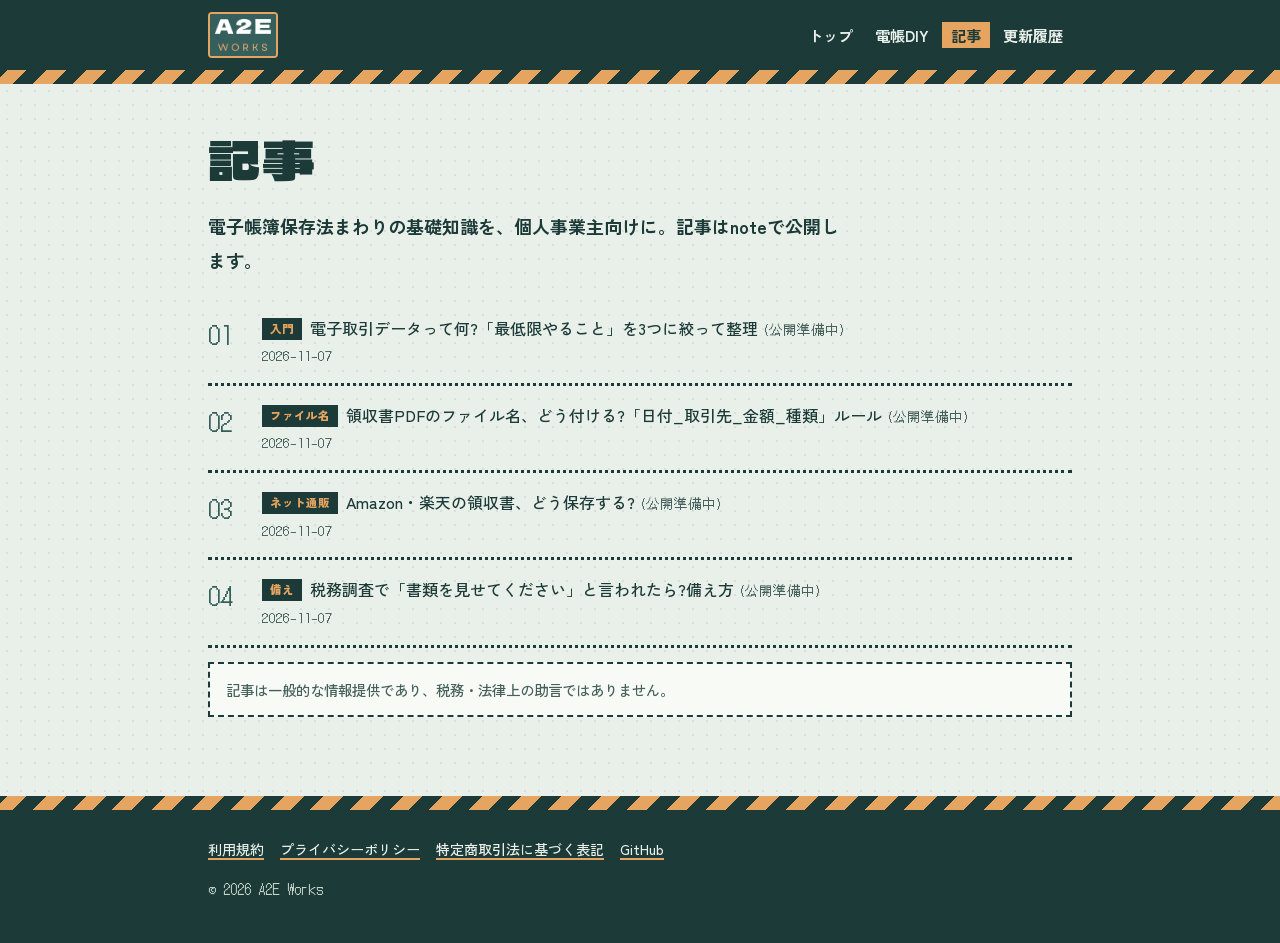
==== articles.html @ feac11bb "Add files via upload" ====
<!doctype html>
<html lang="ja"><head><meta charset="utf-8"><meta name="viewport" content="width=device-width,initial-scale=1">
<title>記事|A2E Works</title><link rel="icon" href="images/favicon.png"><meta name="description" content="電子帳簿保存法まわりの基礎知識を、個人事業主向けにやさしく。">
<link rel="preconnect" href="https://fonts.googleapis.com"><link rel="preconnect" href="https://fonts.gstatic.com" crossorigin><link href="https://fonts.googleapis.com/css2?family=DotGothic16&family=Dela+Gothic+One&family=Zen+Kaku+Gothic+New:wght@500;700;900&display=swap" rel="stylesheet"><link rel="stylesheet" href="css/style.css"></head><body>
<header class="site"><div class="wrap"><a class="brand" href="index.html"><img src="images/brand.png" alt="A2E WORKS"></a><nav><a href="index.html">トップ</a><a href="dencho-diy.html">電帳DIY</a><a href="articles.html" aria-current="page">記事</a><a href="changelog.html">更新履歴</a></nav></div></header><div class="stripe"></div>
<main><div class="wrap">
<h1>記事</h1><p class="lead">電子帳簿保存法まわりの基礎知識を、個人事業主向けに。記事はnoteで公開します。</p>
<ul class="list" id="articleList"></ul>
<p class="note">記事は一般的な情報提供であり、税務・法律上の助言ではありません。</p>
</div></main>
<div class="stripe"></div><footer class="site"><div class="wrap">
<a href="legal/terms.html">利用規約</a><a href="legal/privacy.html">プライバシーポリシー</a><a href="legal/tokushoho.html">特定商取引法に基づく表記</a><a data-github href="#">GitHub</a>
<p>&copy; <span id="year">2026</span> A2E Works</p></div></footer>
<script src="js/data.js"></script><script src="js/main.js"></script></body></html>
---- css/style.css ----
/* A2E Works — 現場の看板 */
:root{--ink:#1c3a37;--paper:#e9f0ea;--card:#f7faf5;--yel:#e5a561;--red:#355f5c;--teal:#355f5c;--sub:#46605c}
*{box-sizing:border-box}
html{-webkit-text-size-adjust:100%}
body{margin:0;background:var(--paper);color:var(--ink);font:500 16px/1.9 "Zen Kaku Gothic New","Hiragino Kaku Gothic ProN","Yu Gothic","Meiryo",sans-serif;
  background-image:radial-gradient(rgba(28,58,55,.09) 1px,transparent 1.2px);background-size:14px 14px}
a{color:var(--ink);text-decoration-thickness:2px;text-underline-offset:3px;text-decoration-color:var(--yel)}
a:hover{background:#cfe0d3}
.wrap{max-width:900px;margin:0 auto;padding:0 18px}

/* header */
header.site{background:var(--ink);color:var(--paper)}
header.site .wrap{display:flex;flex-wrap:wrap;align-items:center;justify-content:space-between;gap:6px 24px;padding-top:12px;padding-bottom:12px}
.brand{display:flex;align-items:center;gap:10px;font-family:"Dela Gothic One","Zen Kaku Gothic New",sans-serif;font-size:1.25rem;letter-spacing:.04em;color:var(--paper);text-decoration:none}
.brand:hover{background:none}
.brand img{height:46px;width:auto;display:block;border:2px solid var(--yel);border-radius:4px}
nav a{color:var(--paper);text-decoration:none;font-weight:700;font-size:.95rem;margin-left:4px;padding:2px 9px}
nav a:hover,nav a[aria-current]{background:var(--yel);color:#1c3a37}
.stripe{height:14px;background:repeating-linear-gradient(-45deg,var(--yel) 0 14px,var(--ink) 14px 28px)}

main{padding:40px 0 64px}

/* type */
h1{font-family:"Dela Gothic One","Zen Kaku Gothic New",sans-serif;font-weight:400;font-size:clamp(1.9rem,6.4vw,3.3rem);line-height:1.3;margin:0 0 16px;letter-spacing:.01em}
h1 mark{background:linear-gradient(transparent 55%,var(--yel) 55% 92%,transparent 92%);color:inherit;padding:0 4px}
h2{font-family:"Dela Gothic One","Zen Kaku Gothic New",sans-serif;font-weight:400;font-size:1.45rem;margin:52px 0 16px;display:inline-block;background:var(--ink);color:var(--yel);padding:2px 14px 4px;transform:rotate(-1deg)}
h3{font-weight:900;font-size:1.08rem;margin:0 0 4px}
p.lead{font-size:1.12rem;font-weight:700;margin:0 0 22px;max-width:36em}

/* hero */
.hero{position:relative;padding:12px 0 8px}
.stamp{display:inline-block;font-family:"DotGothic16",monospace;font-size:.95rem;letter-spacing:.12em;border:2px solid var(--red);color:var(--red);padding:2px 12px;transform:rotate(-3deg);margin-bottom:14px;background:var(--paper)}

/* buttons */
.btns{display:flex;flex-wrap:wrap;gap:14px;margin:22px 0}
.btn{display:inline-block;padding:12px 24px;background:var(--teal);color:#fff;font-weight:900;text-decoration:none;border:3px solid var(--ink);box-shadow:5px 5px 0 var(--ink);transition:transform .08s,box-shadow .08s}
.btn:hover{background:var(--teal);color:#fff;transform:translate(3px,3px);box-shadow:2px 2px 0 var(--ink)}
.btn.sub{background:var(--card);color:var(--ink)}
.btn.sub:hover{background:var(--card);color:var(--ink)}
.btn.off{background:#d9d3c2;color:#6a6458;box-shadow:none;border-style:dashed;cursor:default;transform:none}

/* cards = 現場の貼り紙 */
.grid{display:grid;grid-template-columns:repeat(auto-fit,minmax(250px,1fr));gap:22px;margin:18px 0}
.card{background:var(--card);border:3px solid var(--ink);box-shadow:6px 6px 0 var(--ink);padding:18px 20px 16px;position:relative}
.grid .card:nth-child(odd){transform:rotate(-.6deg)}
.grid .card:nth-child(even){transform:rotate(.5deg)}
.card::before{content:"";position:absolute;top:-9px;left:18px;width:46px;height:16px;background:rgba(229,165,97,.85);border:1px solid rgba(28,58,55,.25);transform:rotate(-3deg)}
.card h3{font-size:1.15rem}
.card p{margin:6px 0 0;color:var(--sub);font-size:.95rem;line-height:1.75}

/* lists */
ul.list{list-style:none;padding:0;margin:0;counter-reset:n}
ul.list li{counter-increment:n;padding:14px 0 14px 54px;border-bottom:3px dotted var(--ink);position:relative}
ul.list li::before{content:counter(n,decimal-leading-zero);position:absolute;left:0;top:12px;font-family:"DotGothic16",monospace;font-size:1.5rem;color:var(--red)}
ul.list .meta{color:var(--sub);font-size:.85rem;font-family:"DotGothic16",monospace}
.tag{display:inline-block;font-size:.72rem;font-weight:900;padding:0 8px;background:var(--ink);color:var(--yel);margin-right:8px;vertical-align:2px}

.note{border:2px dashed var(--ink);background:var(--card);padding:12px 16px;font-size:.9rem;color:var(--sub)}

table{border-collapse:collapse;width:100%;font-size:.95rem;background:var(--card);border:3px solid var(--ink)}
th,td{border:2px solid var(--ink);padding:9px 12px;text-align:left;vertical-align:top}
th{background:#cfe0d3;width:28%;font-weight:900}

footer.site{background:var(--ink);color:#c5d6ca;padding:26px 0 40px;font-size:.88rem}
footer.site a{color:var(--paper);margin-right:16px}
.banner{display:block;width:100%;height:auto;border:3px solid var(--ink);box-shadow:6px 6px 0 var(--ink);background:#f7f3eb}
.hero{padding:0 0 4px}
footer.site p{margin:14px 0 0;font-family:"DotGothic16",monospace}

@media (max-width:520px){nav a{margin-left:0}.grid .card{transform:none!important}}
@media (prefers-reduced-motion:reduce){.btn{transition:none}}
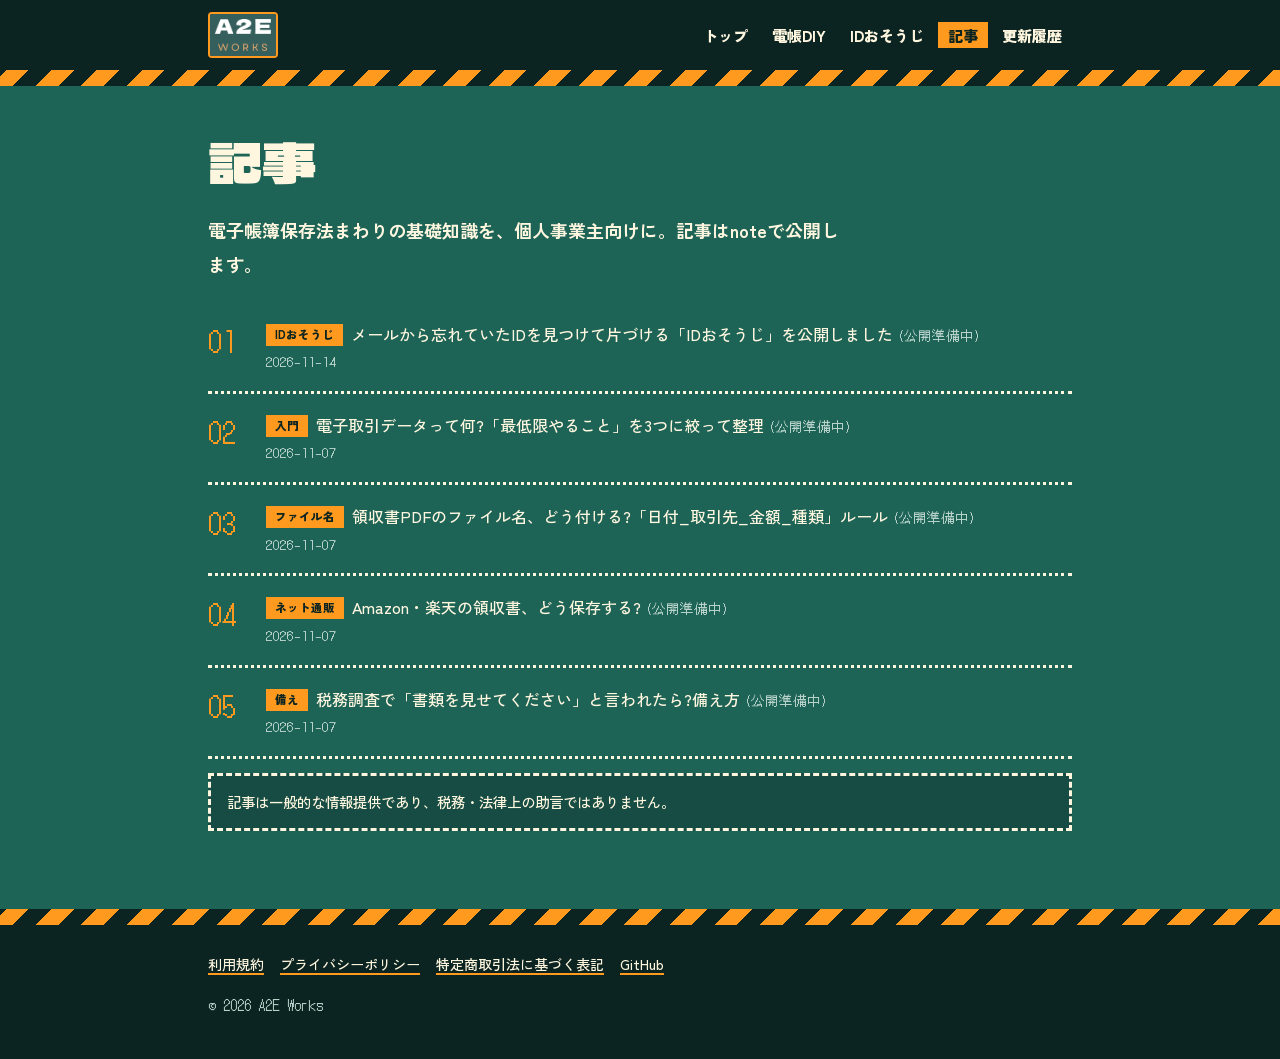
==== commit e0779d31: "up" ====
--- a/articles.html
+++ b/articles.html
@@ -2,7 +2,7 @@
 <html lang="ja"><head><meta charset="utf-8"><meta name="viewport" content="width=device-width,initial-scale=1">
 <title>記事|A2E Works</title><link rel="icon" href="images/favicon.png"><meta name="description" content="電子帳簿保存法まわりの基礎知識を、個人事業主向けにやさしく。">
 <link rel="preconnect" href="https://fonts.googleapis.com"><link rel="preconnect" href="https://fonts.gstatic.com" crossorigin><link href="https://fonts.googleapis.com/css2?family=DotGothic16&family=Dela+Gothic+One&family=Zen+Kaku+Gothic+New:wght@500;700;900&display=swap" rel="stylesheet"><link rel="stylesheet" href="css/style.css"></head><body>
-<header class="site"><div class="wrap"><a class="brand" href="index.html"><img src="images/brand.png" alt="A2E WORKS"></a><nav><a href="index.html">トップ</a><a href="dencho-diy.html">電帳DIY</a><a href="articles.html" aria-current="page">記事</a><a href="changelog.html">更新履歴</a></nav></div></header><div class="stripe"></div>
+<header class="site"><div class="wrap"><a class="brand" href="index.html"><img src="images/brand.png" alt="A2E WORKS"></a><nav><a href="index.html">トップ</a><a href="dencho-diy.html">電帳DIY</a><a href="id-osouji.html">IDおそうじ</a><a href="articles.html" aria-current="page">記事</a><a href="changelog.html">更新履歴</a></nav></div></header><div class="stripe"></div>
 <main><div class="wrap">
 <h1>記事</h1><p class="lead">電子帳簿保存法まわりの基礎知識を、個人事業主向けに。記事はnoteで公開します。</p>
 <ul class="list" id="articleList"></ul>
--- a/css/style.css
+++ b/css/style.css
@@ -1,71 +1,86 @@
-/* A2E Works — 現場の看板 */
-:root{--ink:#1c3a37;--paper:#e9f0ea;--card:#f7faf5;--yel:#e5a561;--red:#355f5c;--teal:#355f5c;--sub:#46605c}
+/* A2E Works — 濃い緑 × 橙 × クリームの貼り紙 */
+:root{--bk:#0c2421;--g:#1d6356;--g2:#164c43;--cream:#fff6df;--or:#ff9a1f;--sub:#3b524d}
 *{box-sizing:border-box}
 html{-webkit-text-size-adjust:100%}
-body{margin:0;background:var(--paper);color:var(--ink);font:500 16px/1.9 "Zen Kaku Gothic New","Hiragino Kaku Gothic ProN","Yu Gothic","Meiryo",sans-serif;
-  background-image:radial-gradient(rgba(28,58,55,.09) 1px,transparent 1.2px);background-size:14px 14px}
-a{color:var(--ink);text-decoration-thickness:2px;text-underline-offset:3px;text-decoration-color:var(--yel)}
-a:hover{background:#cfe0d3}
+body{margin:0;background:var(--g);color:var(--cream);font:500 16px/1.9 "Zen Kaku Gothic New","Hiragino Kaku Gothic ProN","Yu Gothic","Meiryo",sans-serif}
+a{color:var(--cream);text-decoration-thickness:2px;text-underline-offset:3px;text-decoration-color:var(--or)}
+a:hover{background:var(--or);color:var(--bk)}
 .wrap{max-width:900px;margin:0 auto;padding:0 18px}
 
 /* header */
-header.site{background:var(--ink);color:var(--paper)}
+header.site{background:var(--bk)}
 header.site .wrap{display:flex;flex-wrap:wrap;align-items:center;justify-content:space-between;gap:6px 24px;padding-top:12px;padding-bottom:12px}
-.brand{display:flex;align-items:center;gap:10px;font-family:"Dela Gothic One","Zen Kaku Gothic New",sans-serif;font-size:1.25rem;letter-spacing:.04em;color:var(--paper);text-decoration:none}
+.brand{display:block;text-decoration:none}
 .brand:hover{background:none}
-.brand img{height:46px;width:auto;display:block;border:2px solid var(--yel);border-radius:4px}
-nav a{color:var(--paper);text-decoration:none;font-weight:700;font-size:.95rem;margin-left:4px;padding:2px 9px}
-nav a:hover,nav a[aria-current]{background:var(--yel);color:#1c3a37}
-.stripe{height:14px;background:repeating-linear-gradient(-45deg,var(--yel) 0 14px,var(--ink) 14px 28px)}
+.brand img{height:46px;width:auto;display:block;border:2px solid var(--or);border-radius:4px}
+nav a{color:var(--cream);text-decoration:none;font-weight:900;font-size:.95rem;margin-left:4px;padding:2px 10px}
+nav a:hover,nav a[aria-current]{background:var(--or);color:var(--bk)}
+.stripe{height:16px;background:repeating-linear-gradient(-45deg,var(--or) 0 16px,var(--bk) 16px 32px)}
 
 main{padding:40px 0 64px}
 
 /* type */
-h1{font-family:"Dela Gothic One","Zen Kaku Gothic New",sans-serif;font-weight:400;font-size:clamp(1.9rem,6.4vw,3.3rem);line-height:1.3;margin:0 0 16px;letter-spacing:.01em}
-h1 mark{background:linear-gradient(transparent 55%,var(--yel) 55% 92%,transparent 92%);color:inherit;padding:0 4px}
-h2{font-family:"Dela Gothic One","Zen Kaku Gothic New",sans-serif;font-weight:400;font-size:1.45rem;margin:52px 0 16px;display:inline-block;background:var(--ink);color:var(--yel);padding:2px 14px 4px;transform:rotate(-1deg)}
+h1{font-family:"Dela Gothic One","Zen Kaku Gothic New",sans-serif;font-weight:400;font-size:clamp(2rem,6.6vw,3.4rem);line-height:1.3;margin:0 0 16px}
+h1 mark{background:var(--or);color:var(--bk);padding:0 10px}
+h2{font-family:"Dela Gothic One","Zen Kaku Gothic New",sans-serif;font-weight:400;font-size:1.5rem;margin:56px 0 18px;display:inline-block;background:var(--or);color:var(--bk);padding:2px 16px 4px;transform:rotate(-1.5deg);box-shadow:4px 4px 0 var(--bk)}
 h3{font-weight:900;font-size:1.08rem;margin:0 0 4px}
 p.lead{font-size:1.12rem;font-weight:700;margin:0 0 22px;max-width:36em}
 
 /* hero */
-.hero{position:relative;padding:12px 0 8px}
-.stamp{display:inline-block;font-family:"DotGothic16",monospace;font-size:.95rem;letter-spacing:.12em;border:2px solid var(--red);color:var(--red);padding:2px 12px;transform:rotate(-3deg);margin-bottom:14px;background:var(--paper)}
+.hero{padding:0 0 4px}
+.banner{display:block;width:100%;height:auto;border:4px solid var(--bk);box-shadow:8px 8px 0 var(--bk);background:#f7f3eb}
+.stamp{display:inline-block;font-family:"DotGothic16",monospace;font-size:.95rem;letter-spacing:.12em;border:3px solid var(--or);color:var(--or);padding:2px 12px;transform:rotate(-3deg);margin-bottom:14px}
 
 /* buttons */
-.btns{display:flex;flex-wrap:wrap;gap:14px;margin:22px 0}
-.btn{display:inline-block;padding:12px 24px;background:var(--teal);color:#fff;font-weight:900;text-decoration:none;border:3px solid var(--ink);box-shadow:5px 5px 0 var(--ink);transition:transform .08s,box-shadow .08s}
-.btn:hover{background:var(--teal);color:#fff;transform:translate(3px,3px);box-shadow:2px 2px 0 var(--ink)}
-.btn.sub{background:var(--card);color:var(--ink)}
-.btn.sub:hover{background:var(--card);color:var(--ink)}
-.btn.off{background:#d9d3c2;color:#6a6458;box-shadow:none;border-style:dashed;cursor:default;transform:none}
+.btns{display:flex;flex-wrap:wrap;gap:16px;margin:24px 0}
+.btn{display:inline-block;padding:13px 26px;background:var(--or);color:var(--bk);font-weight:900;font-size:1.02rem;text-decoration:none;border:4px solid var(--bk);box-shadow:6px 6px 0 var(--bk);transition:transform .08s,box-shadow .08s}
+.btn:hover{background:var(--or);color:var(--bk);transform:translate(4px,4px);box-shadow:2px 2px 0 var(--bk)}
+.btn.sub{background:var(--cream)}
+.btn.sub:hover{background:var(--cream)}
+.btn.off{background:var(--g2);color:#a9c4bd;box-shadow:none;border:3px dashed #a9c4bd;cursor:default;transform:none}
 
-/* cards = 現場の貼り紙 */
-.grid{display:grid;grid-template-columns:repeat(auto-fit,minmax(250px,1fr));gap:22px;margin:18px 0}
-.card{background:var(--card);border:3px solid var(--ink);box-shadow:6px 6px 0 var(--ink);padding:18px 20px 16px;position:relative}
-.grid .card:nth-child(odd){transform:rotate(-.6deg)}
-.grid .card:nth-child(even){transform:rotate(.5deg)}
-.card::before{content:"";position:absolute;top:-9px;left:18px;width:46px;height:16px;background:rgba(229,165,97,.85);border:1px solid rgba(28,58,55,.25);transform:rotate(-3deg)}
-.card h3{font-size:1.15rem}
+/* cards */
+.grid{display:grid;grid-template-columns:repeat(auto-fit,minmax(250px,1fr));gap:26px;margin:20px 0}
+.card{background:var(--cream);color:var(--bk);border:4px solid var(--bk);box-shadow:7px 7px 0 var(--bk);padding:20px 22px 18px;position:relative}
+.card a,.note a,table a{color:var(--bk)}
+.grid .card:nth-child(odd){transform:rotate(-.7deg)}
+.grid .card:nth-child(even){transform:rotate(.6deg)}
+.card::before{content:"";position:absolute;top:-12px;left:20px;width:50px;height:18px;background:var(--or);border:2px solid var(--bk);transform:rotate(-4deg)}
+.card h3{font-size:1.18rem}
 .card p{margin:6px 0 0;color:var(--sub);font-size:.95rem;line-height:1.75}
 
 /* lists */
 ul.list{list-style:none;padding:0;margin:0;counter-reset:n}
-ul.list li{counter-increment:n;padding:14px 0 14px 54px;border-bottom:3px dotted var(--ink);position:relative}
-ul.list li::before{content:counter(n,decimal-leading-zero);position:absolute;left:0;top:12px;font-family:"DotGothic16",monospace;font-size:1.5rem;color:var(--red)}
-ul.list .meta{color:var(--sub);font-size:.85rem;font-family:"DotGothic16",monospace}
-.tag{display:inline-block;font-size:.72rem;font-weight:900;padding:0 8px;background:var(--ink);color:var(--yel);margin-right:8px;vertical-align:2px}
+ul.list li{counter-increment:n;padding:16px 0 16px 58px;border-bottom:3px dotted var(--cream);position:relative}
+ul.list li::before{content:counter(n,decimal-leading-zero);position:absolute;left:0;top:12px;font-family:"DotGothic16",monospace;font-size:1.7rem;color:var(--or)}
+ul.list .meta{color:#b9d3cb;font-size:.85rem;font-family:"DotGothic16",monospace}
+.tag{display:inline-block;font-size:.72rem;font-weight:900;padding:0 9px;background:var(--or);color:var(--bk);margin-right:8px;vertical-align:2px}
 
-.note{border:2px dashed var(--ink);background:var(--card);padding:12px 16px;font-size:.9rem;color:var(--sub)}
+.note{border:3px dashed var(--cream);background:var(--g2);padding:12px 16px;font-size:.9rem;color:var(--cream)}
+.note a{color:var(--cream)}
 
-table{border-collapse:collapse;width:100%;font-size:.95rem;background:var(--card);border:3px solid var(--ink)}
-th,td{border:2px solid var(--ink);padding:9px 12px;text-align:left;vertical-align:top}
-th{background:#cfe0d3;width:28%;font-weight:900}
+table{border-collapse:collapse;width:100%;font-size:.95rem;background:var(--cream);color:var(--bk);border:4px solid var(--bk)}
+th,td{border:2px solid var(--bk);padding:10px 12px;text-align:left;vertical-align:top}
+th{background:var(--or);width:28%;font-weight:900}
 
-footer.site{background:var(--ink);color:#c5d6ca;padding:26px 0 40px;font-size:.88rem}
-footer.site a{color:var(--paper);margin-right:16px}
-.banner{display:block;width:100%;height:auto;border:3px solid var(--ink);box-shadow:6px 6px 0 var(--ink);background:#f7f3eb}
-.hero{padding:0 0 4px}
+footer.site{background:var(--bk);color:#b9d3cb;padding:26px 0 40px;font-size:.88rem}
+footer.site a{color:var(--cream);margin-right:16px}
 footer.site p{margin:14px 0 0;font-family:"DotGothic16",monospace}
 
 @media (max-width:520px){nav a{margin-left:0}.grid .card{transform:none!important}}
 @media (prefers-reduced-motion:reduce){.btn{transition:none}}
+
+/* product page media (IDおそうじ) */
+.manga{display:grid;grid-template-columns:repeat(auto-fit,minmax(240px,1fr));gap:22px;margin:20px 0}
+.manga figure,.shots figure,.video figure{margin:0}
+.manga img,.shots img{display:block;width:100%;height:auto;border:4px solid var(--bk);box-shadow:6px 6px 0 var(--bk);background:#fff}
+.manga a:hover,.shots a:hover{background:none}
+figcaption{font-size:.88rem;font-weight:700;margin-top:10px;color:var(--cream)}
+.video{display:grid;grid-template-columns:repeat(auto-fit,minmax(260px,1fr));gap:22px;margin:20px 0}
+.video video{display:block;width:100%;height:auto;aspect-ratio:16/9;background:var(--bk);border:4px solid var(--bk);box-shadow:6px 6px 0 var(--bk)}
+.video.one{grid-template-columns:1fr;max-width:640px}
+.shots{display:grid;grid-template-columns:repeat(auto-fit,minmax(240px,1fr));gap:22px;margin:20px 0}
+.steps{counter-reset:s;list-style:none;padding:0;margin:20px 0}
+.steps li{counter-increment:s;position:relative;padding:4px 0 14px 54px}
+.steps li::before{content:counter(s);position:absolute;left:0;top:2px;width:38px;height:38px;border-radius:50%;background:var(--or);color:var(--bk);font-weight:900;display:flex;align-items:center;justify-content:center;border:3px solid var(--bk)}
+.steps b{display:block;font-size:1.05rem}
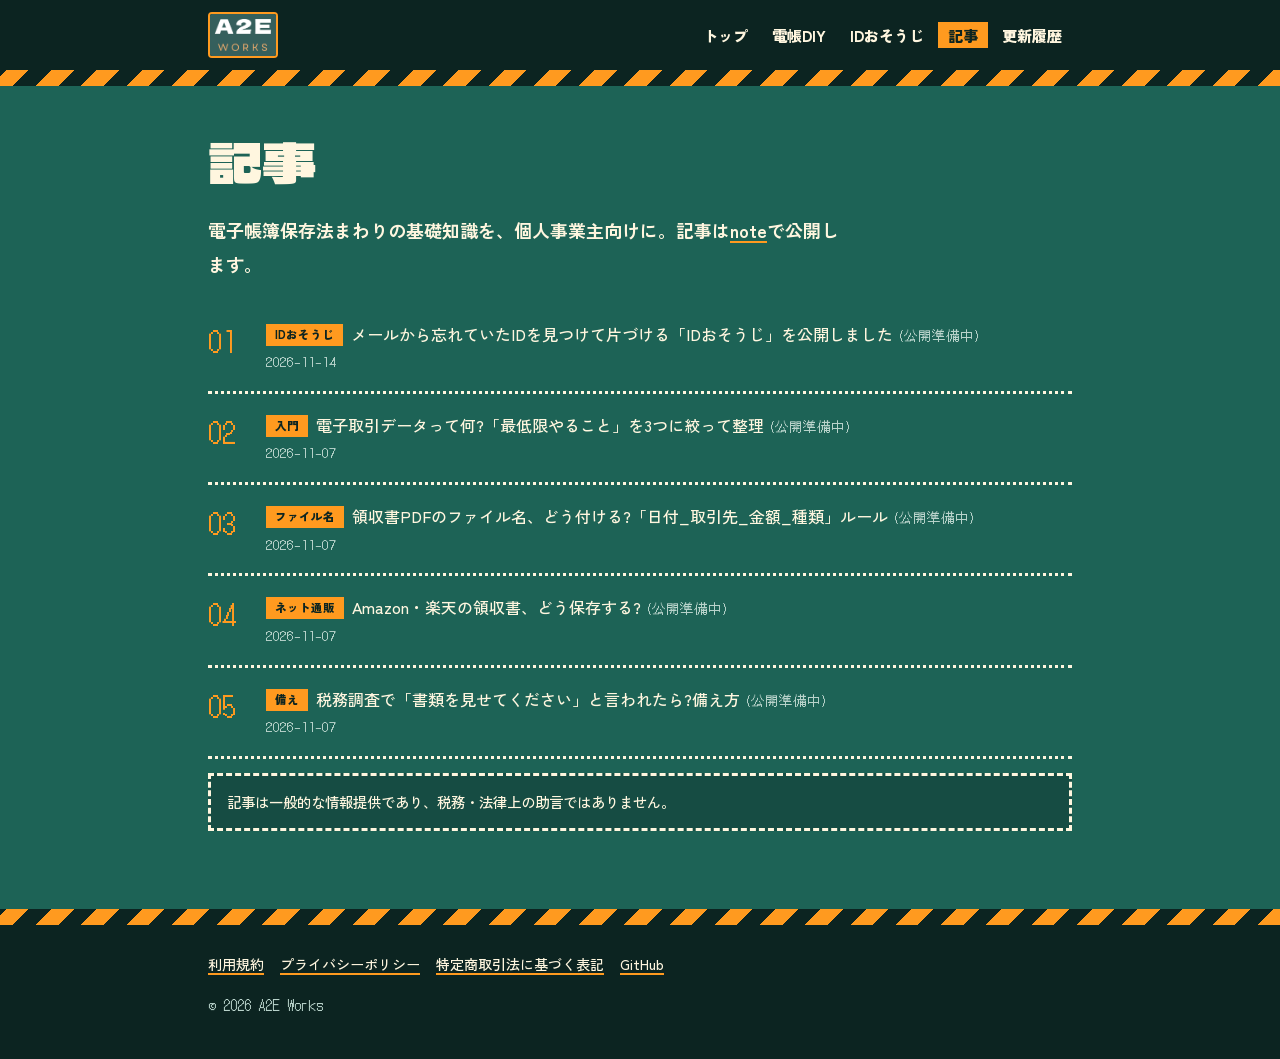
==== commit 3d792410: "up" ====
--- a/articles.html
+++ b/articles.html
@@ -4,7 +4,7 @@
 <link rel="preconnect" href="https://fonts.googleapis.com"><link rel="preconnect" href="https://fonts.gstatic.com" crossorigin><link href="https://fonts.googleapis.com/css2?family=DotGothic16&family=Dela+Gothic+One&family=Zen+Kaku+Gothic+New:wght@500;700;900&display=swap" rel="stylesheet"><link rel="stylesheet" href="css/style.css"></head><body>
 <header class="site"><div class="wrap"><a class="brand" href="index.html"><img src="images/brand.png" alt="A2E WORKS"></a><nav><a href="index.html">トップ</a><a href="dencho-diy.html">電帳DIY</a><a href="id-osouji.html">IDおそうじ</a><a href="articles.html" aria-current="page">記事</a><a href="changelog.html">更新履歴</a></nav></div></header><div class="stripe"></div>
 <main><div class="wrap">
-<h1>記事</h1><p class="lead">電子帳簿保存法まわりの基礎知識を、個人事業主向けに。記事はnoteで公開します。</p>
+<h1>記事</h1><p class="lead">電子帳簿保存法まわりの基礎知識を、個人事業主向けに。記事は<a href="https://note.com/a2e_works" target="_blank" rel="noopener">note</a>で公開します。</p>
 <ul class="list" id="articleList"></ul>
 <p class="note">記事は一般的な情報提供であり、税務・法律上の助言ではありません。</p>
 </div></main>
--- a/css/style.css
+++ b/css/style.css
@@ -71,16 +71,45 @@
 @media (prefers-reduced-motion:reduce){.btn{transition:none}}
 
 /* product page media (IDおそうじ) */
-.manga{display:grid;grid-template-columns:repeat(auto-fit,minmax(240px,1fr));gap:22px;margin:20px 0}
+.manga{display:grid;grid-template-columns:1fr;gap:40px;margin:20px 0;max-width:680px}
 .manga figure,.shots figure,.video figure{margin:0}
 .manga img,.shots img{display:block;width:100%;height:auto;border:4px solid var(--bk);box-shadow:6px 6px 0 var(--bk);background:#fff}
 .manga a:hover,.shots a:hover{background:none}
 figcaption{font-size:.88rem;font-weight:700;margin-top:10px;color:var(--cream)}
-.video{display:grid;grid-template-columns:repeat(auto-fit,minmax(260px,1fr));gap:22px;margin:20px 0}
+.video{display:grid;grid-template-columns:1fr;gap:40px;margin:20px 0}
 .video video{display:block;width:100%;height:auto;aspect-ratio:16/9;background:var(--bk);border:4px solid var(--bk);box-shadow:6px 6px 0 var(--bk)}
-.video.one{grid-template-columns:1fr;max-width:640px}
+.video.one{margin-top:32px}
 .shots{display:grid;grid-template-columns:repeat(auto-fit,minmax(240px,1fr));gap:22px;margin:20px 0}
 .steps{counter-reset:s;list-style:none;padding:0;margin:20px 0}
 .steps li{counter-increment:s;position:relative;padding:4px 0 14px 54px}
 .steps li::before{content:counter(s);position:absolute;left:0;top:2px;width:38px;height:38px;border-radius:50%;background:var(--or);color:var(--bk);font-weight:900;display:flex;align-items:center;justify-content:center;border:3px solid var(--bk)}
 .steps b{display:block;font-size:1.05rem}
+.proof{margin:10px 0 4px;max-width:640px}
+.proof img{display:block;width:100%;height:auto;background:#fff;border:3px solid var(--bk);box-shadow:4px 4px 0 var(--bk)}
+.proof figcaption{font-size:.8rem;margin-top:6px}
+
+.manga figcaption,.video figcaption,.shots figcaption{margin:0 0 10px;font-size:1rem}
+.shots figcaption{min-height:1.6em}
+.shots img{aspect-ratio:960/774;object-fit:cover;object-position:top}
+.manga figcaption{text-align:center;font-family:"DotGothic16",monospace;font-size:1.15rem;letter-spacing:.2em;color:var(--or);margin:0 0 12px}
+.omake-box{margin:56px 0 20px;padding:28px 24px 8px;border:3px dashed var(--cream);max-width:740px;box-sizing:border-box}
+.omake-h{display:inline-block;margin:0 0 12px;padding:6px 14px;background:var(--cream);color:var(--bk);font-size:1.05rem;transform:rotate(-1deg)}
+.omake-box p{margin:0 0 18px}
+
+/* 規約・ポリシー・特商法のページ(落ち着いた文書の見た目) */
+body.legal{background:#eeeeec;color:#222}
+body.legal .stripe{display:none}
+body.legal main{padding:40px 0 64px}
+body.legal main .wrap{max-width:820px;background:#fff;border:1px solid #d6d6d2;padding:44px 52px;box-sizing:border-box}
+body.legal h1{font-family:"Zen Kaku Gothic New","Hiragino Kaku Gothic ProN","Yu Gothic","Meiryo",sans-serif;font-weight:700;font-size:1.7rem;line-height:1.4;color:#111;border-bottom:2px solid #222;padding-bottom:12px;margin:0 0 6px}
+body.legal h1+p:not(.note){font-size:.85rem;color:#666;text-align:right;margin:0 0 24px}
+body.legal h2{font-family:"Zen Kaku Gothic New","Hiragino Kaku Gothic ProN","Yu Gothic","Meiryo",sans-serif;font-weight:700;font-size:1.05rem;display:block;background:none;color:#111;transform:none;box-shadow:none;padding:0 0 6px;margin:34px 0 10px;border-bottom:1px solid #cfcfcb}
+body.legal p,body.legal li{font-size:.95rem;line-height:1.95;color:#222}
+body.legal ul{padding-left:1.4em}
+body.legal main a{color:#1f4e86;text-decoration:underline}
+body.legal table{background:#fff;color:#222;border:1px solid #bdbdb8;font-size:.92rem}
+body.legal th,body.legal td{border:1px solid #cfcfcb;padding:10px 14px}
+body.legal th{background:#f3f3f1;font-weight:700;color:#111}
+body.legal .note{background:#f7f7f5;border:1px solid #cfcfcb;color:#333}
+@media (max-width:600px){body.legal main .wrap{padding:26px 18px;border-left:0;border-right:0}}
+body.legal h1+.note{margin-top:14px;text-align:left}
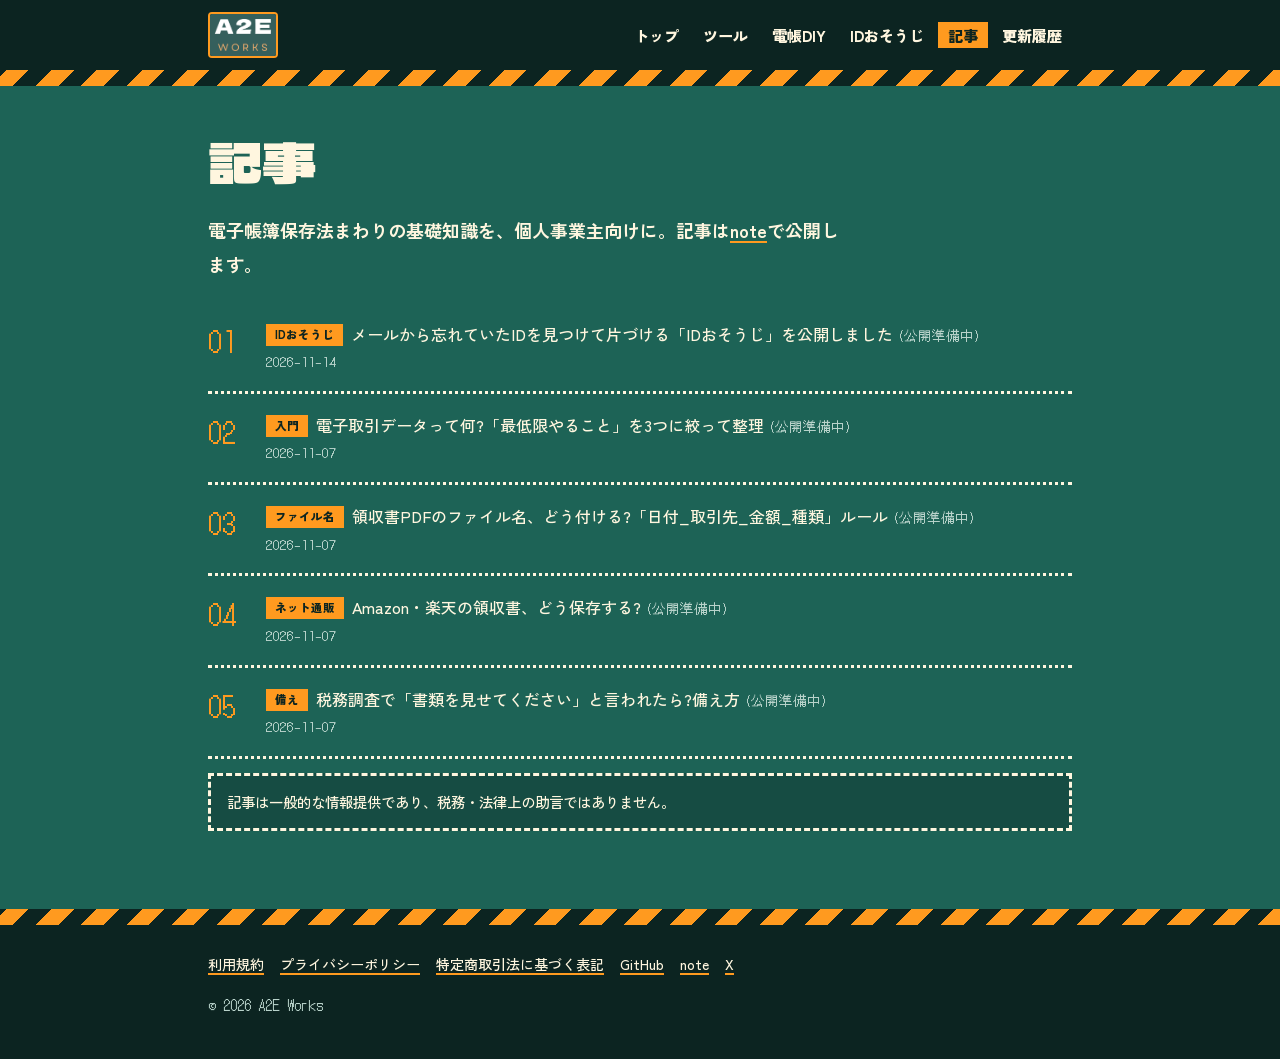
==== commit c70b4510: "up" ====
--- a/articles.html
+++ b/articles.html
@@ -2,13 +2,13 @@
 <html lang="ja"><head><meta charset="utf-8"><meta name="viewport" content="width=device-width,initial-scale=1">
 <title>記事|A2E Works</title><link rel="icon" href="images/favicon.png"><meta name="description" content="電子帳簿保存法まわりの基礎知識を、個人事業主向けにやさしく。">
 <link rel="preconnect" href="https://fonts.googleapis.com"><link rel="preconnect" href="https://fonts.gstatic.com" crossorigin><link href="https://fonts.googleapis.com/css2?family=DotGothic16&family=Dela+Gothic+One&family=Zen+Kaku+Gothic+New:wght@500;700;900&display=swap" rel="stylesheet"><link rel="stylesheet" href="css/style.css"></head><body>
-<header class="site"><div class="wrap"><a class="brand" href="index.html"><img src="images/brand.png" alt="A2E WORKS"></a><nav><a href="index.html">トップ</a><a href="dencho-diy.html">電帳DIY</a><a href="id-osouji.html">IDおそうじ</a><a href="articles.html" aria-current="page">記事</a><a href="changelog.html">更新履歴</a></nav></div></header><div class="stripe"></div>
+<header class="site"><div class="wrap"><a class="brand" href="index.html"><img src="images/brand.png" alt="A2E WORKS"></a><nav><a href="index.html">トップ</a><a href="tools.html">ツール</a><a href="dencho-diy.html">電帳DIY</a><a href="id-osouji.html">IDおそうじ</a><a href="articles.html" aria-current="page">記事</a><a href="changelog.html">更新履歴</a></nav></div></header><div class="stripe"></div>
 <main><div class="wrap">
 <h1>記事</h1><p class="lead">電子帳簿保存法まわりの基礎知識を、個人事業主向けに。記事は<a href="https://note.com/a2e_works" target="_blank" rel="noopener">note</a>で公開します。</p>
 <ul class="list" id="articleList"></ul>
 <p class="note">記事は一般的な情報提供であり、税務・法律上の助言ではありません。</p>
 </div></main>
 <div class="stripe"></div><footer class="site"><div class="wrap">
-<a href="legal/terms.html">利用規約</a><a href="legal/privacy.html">プライバシーポリシー</a><a href="legal/tokushoho.html">特定商取引法に基づく表記</a><a data-github href="#">GitHub</a>
+<a href="legal/terms.html">利用規約</a><a href="legal/privacy.html">プライバシーポリシー</a><a href="legal/tokushoho.html">特定商取引法に基づく表記</a><a data-github href="#">GitHub</a><a href="https://note.com/a2e_works" target="_blank" rel="noopener">note</a><a href="https://x.com/A2EWorks" target="_blank" rel="noopener">X</a>
 <p>&copy; <span id="year">2026</span> A2E Works</p></div></footer>
 <script src="js/data.js"></script><script src="js/main.js"></script></body></html>
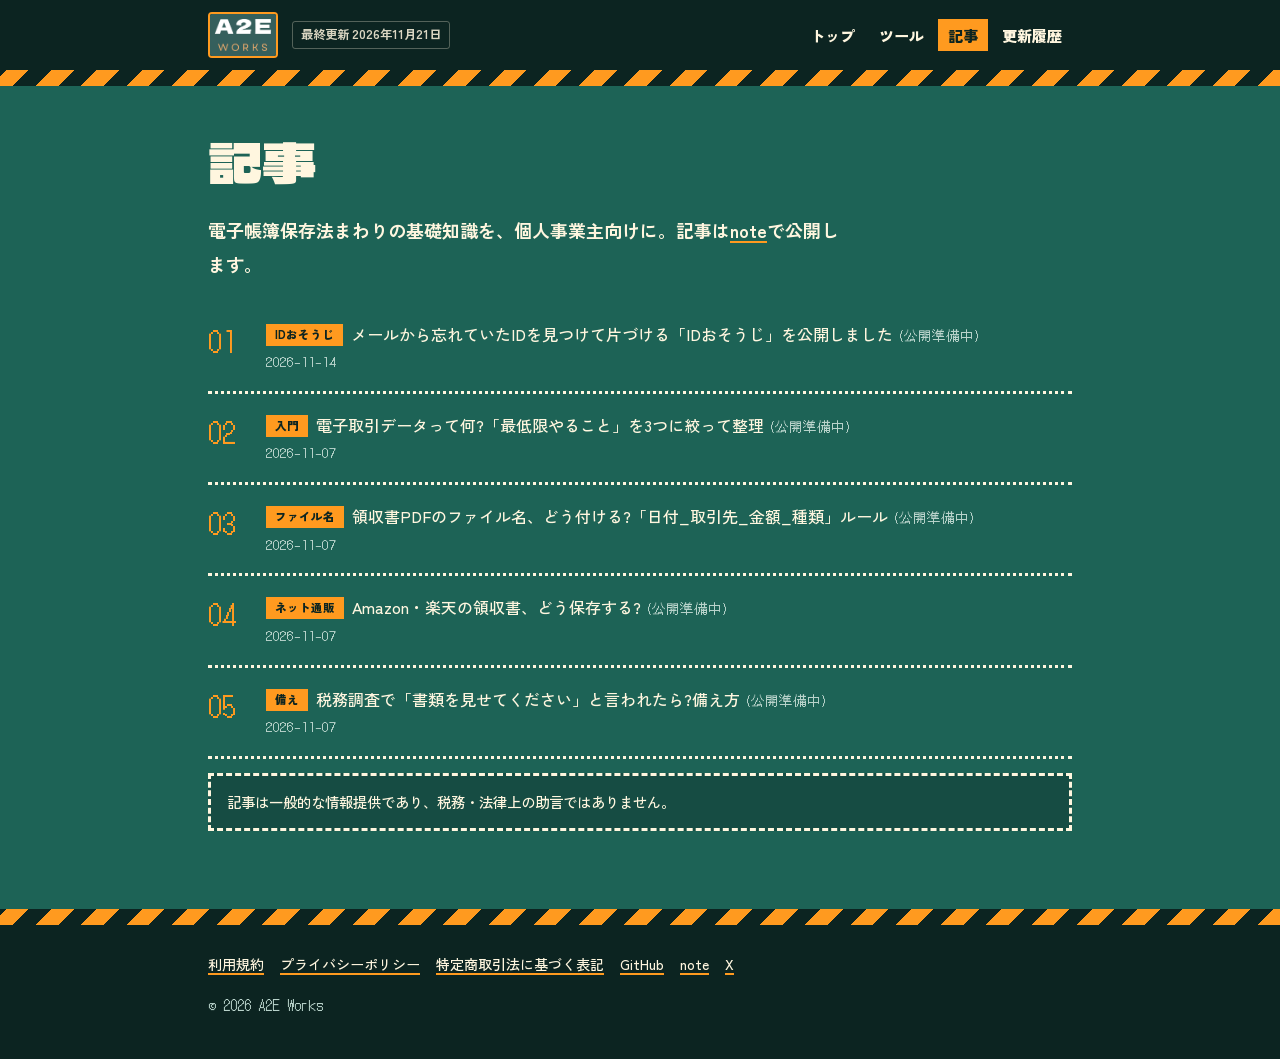
==== commit f6953157: "up" ====
--- a/articles.html
+++ b/articles.html
@@ -2,7 +2,7 @@
 <html lang="ja"><head><meta charset="utf-8"><meta name="viewport" content="width=device-width,initial-scale=1">
 <title>記事|A2E Works</title><link rel="icon" href="images/favicon.png"><meta name="description" content="電子帳簿保存法まわりの基礎知識を、個人事業主向けにやさしく。">
 <link rel="preconnect" href="https://fonts.googleapis.com"><link rel="preconnect" href="https://fonts.gstatic.com" crossorigin><link href="https://fonts.googleapis.com/css2?family=DotGothic16&family=Dela+Gothic+One&family=Zen+Kaku+Gothic+New:wght@500;700;900&display=swap" rel="stylesheet"><link rel="stylesheet" href="css/style.css"></head><body>
-<header class="site"><div class="wrap"><a class="brand" href="index.html"><img src="images/brand.png" alt="A2E WORKS"></a><nav><a href="index.html">トップ</a><a href="tools.html">ツール</a><a href="dencho-diy.html">電帳DIY</a><a href="id-osouji.html">IDおそうじ</a><a href="articles.html" aria-current="page">記事</a><a href="changelog.html">更新履歴</a></nav></div></header><div class="stripe"></div>
+<header class="site"><div class="wrap"><a class="brand" href="index.html"><img src="images/brand.png" alt="A2E WORKS"></a><nav><a href="index.html">トップ</a><a href="tools.html">ツール</a><a href="articles.html" aria-current="page">記事</a><a href="changelog.html">更新履歴</a></nav></div></header><div class="stripe"></div>
 <main><div class="wrap">
 <h1>記事</h1><p class="lead">電子帳簿保存法まわりの基礎知識を、個人事業主向けに。記事は<a href="https://note.com/a2e_works" target="_blank" rel="noopener">note</a>で公開します。</p>
 <ul class="list" id="articleList"></ul>
--- a/css/style.css
+++ b/css/style.css
@@ -11,9 +11,13 @@
 header.site{background:var(--bk)}
 header.site .wrap{display:flex;flex-wrap:wrap;align-items:center;justify-content:space-between;gap:6px 24px;padding-top:12px;padding-bottom:12px}
 .brand{display:block;text-decoration:none}
+.brandbox{display:flex;align-items:center;gap:6px 14px;flex-wrap:wrap}
+.updated{font-size:.78rem;font-weight:700;color:var(--cream);opacity:.85;text-decoration:none;border:1px solid rgba(255,246,223,.35);border-radius:3px;padding:1px 8px;white-space:nowrap}
+.updated:hover{opacity:1}
 .brand:hover{background:none}
 .brand img{height:46px;width:auto;display:block;border:2px solid var(--or);border-radius:4px}
-nav a{color:var(--cream);text-decoration:none;font-weight:900;font-size:.95rem;margin-left:4px;padding:2px 10px}
+nav{display:flex;flex-wrap:wrap;gap:4px 0}
+nav a{color:var(--cream);text-decoration:none;font-weight:900;font-size:.95rem;margin-left:4px;padding:2px 10px;white-space:nowrap}
 nav a:hover,nav a[aria-current]{background:var(--or);color:var(--bk)}
 .stripe{height:16px;background:repeating-linear-gradient(-45deg,var(--or) 0 16px,var(--bk) 16px 32px)}
 
@@ -113,3 +117,8 @@
 body.legal .note{background:#f7f7f5;border:1px solid #cfcfcb;color:#333}
 @media (max-width:600px){body.legal main .wrap{padding:26px 18px;border-left:0;border-right:0}}
 body.legal h1+.note{margin-top:14px;text-align:left}
+
+.sns-row{margin:0;display:flex;flex-wrap:wrap;gap:10px 18px}
+.sns{display:inline-flex;align-items:center;gap:8px;text-decoration:none;font-weight:700;font-size:.92rem}
+.sns:hover{background:none;color:var(--or)}
+.sns img,.sns svg{box-sizing:content-box;padding:8px;background:var(--cream);border-radius:50%;border:2px solid var(--or)}
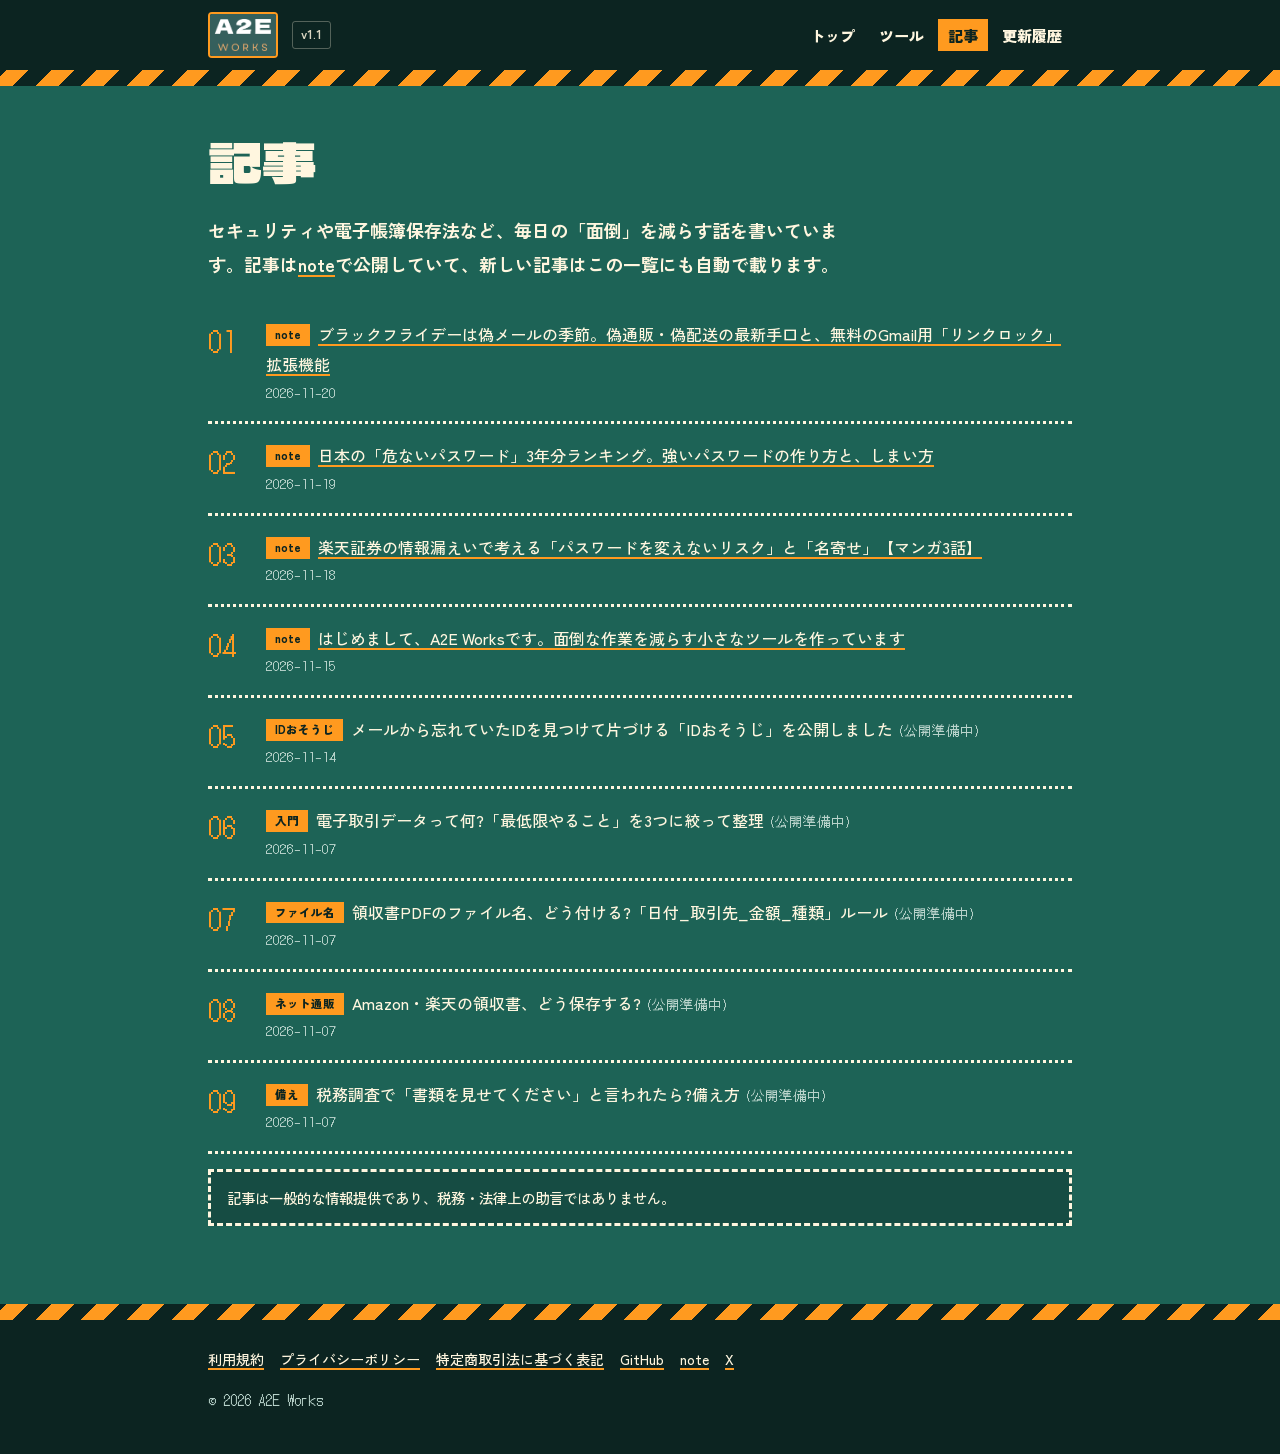
==== commit 46db08ab: "UP" ====
--- a/articles.html
+++ b/articles.html
@@ -4,11 +4,11 @@
 <link rel="preconnect" href="https://fonts.googleapis.com"><link rel="preconnect" href="https://fonts.gstatic.com" crossorigin><link href="https://fonts.googleapis.com/css2?family=DotGothic16&family=Dela+Gothic+One&family=Zen+Kaku+Gothic+New:wght@500;700;900&display=swap" rel="stylesheet"><link rel="stylesheet" href="css/style.css"></head><body>
 <header class="site"><div class="wrap"><a class="brand" href="index.html"><img src="images/brand.png" alt="A2E WORKS"></a><nav><a href="index.html">トップ</a><a href="tools.html">ツール</a><a href="articles.html" aria-current="page">記事</a><a href="changelog.html">更新履歴</a></nav></div></header><div class="stripe"></div>
 <main><div class="wrap">
-<h1>記事</h1><p class="lead">電子帳簿保存法まわりの基礎知識を、個人事業主向けに。記事は<a href="https://note.com/a2e_works" target="_blank" rel="noopener">note</a>で公開します。</p>
+<h1>記事</h1><p class="lead">セキュリティや電子帳簿保存法など、毎日の「面倒」を減らす話を書いています。記事は<a href="https://note.com/a2e_works" target="_blank" rel="noopener">note</a>で公開していて、新しい記事はこの一覧にも自動で載ります。</p>
 <ul class="list" id="articleList"></ul>
 <p class="note">記事は一般的な情報提供であり、税務・法律上の助言ではありません。</p>
 </div></main>
 <div class="stripe"></div><footer class="site"><div class="wrap">
 <a href="legal/terms.html">利用規約</a><a href="legal/privacy.html">プライバシーポリシー</a><a href="legal/tokushoho.html">特定商取引法に基づく表記</a><a data-github href="#">GitHub</a><a href="https://note.com/a2e_works" target="_blank" rel="noopener">note</a><a href="https://x.com/A2EWorks" target="_blank" rel="noopener">X</a>
 <p>&copy; <span id="year">2026</span> A2E Works</p></div></footer>
-<script src="js/data.js"></script><script src="js/main.js"></script></body></html>+<script src="js/data.js"></script><script src="js/note-feed.js"></script><script src="js/main.js"></script></body></html>
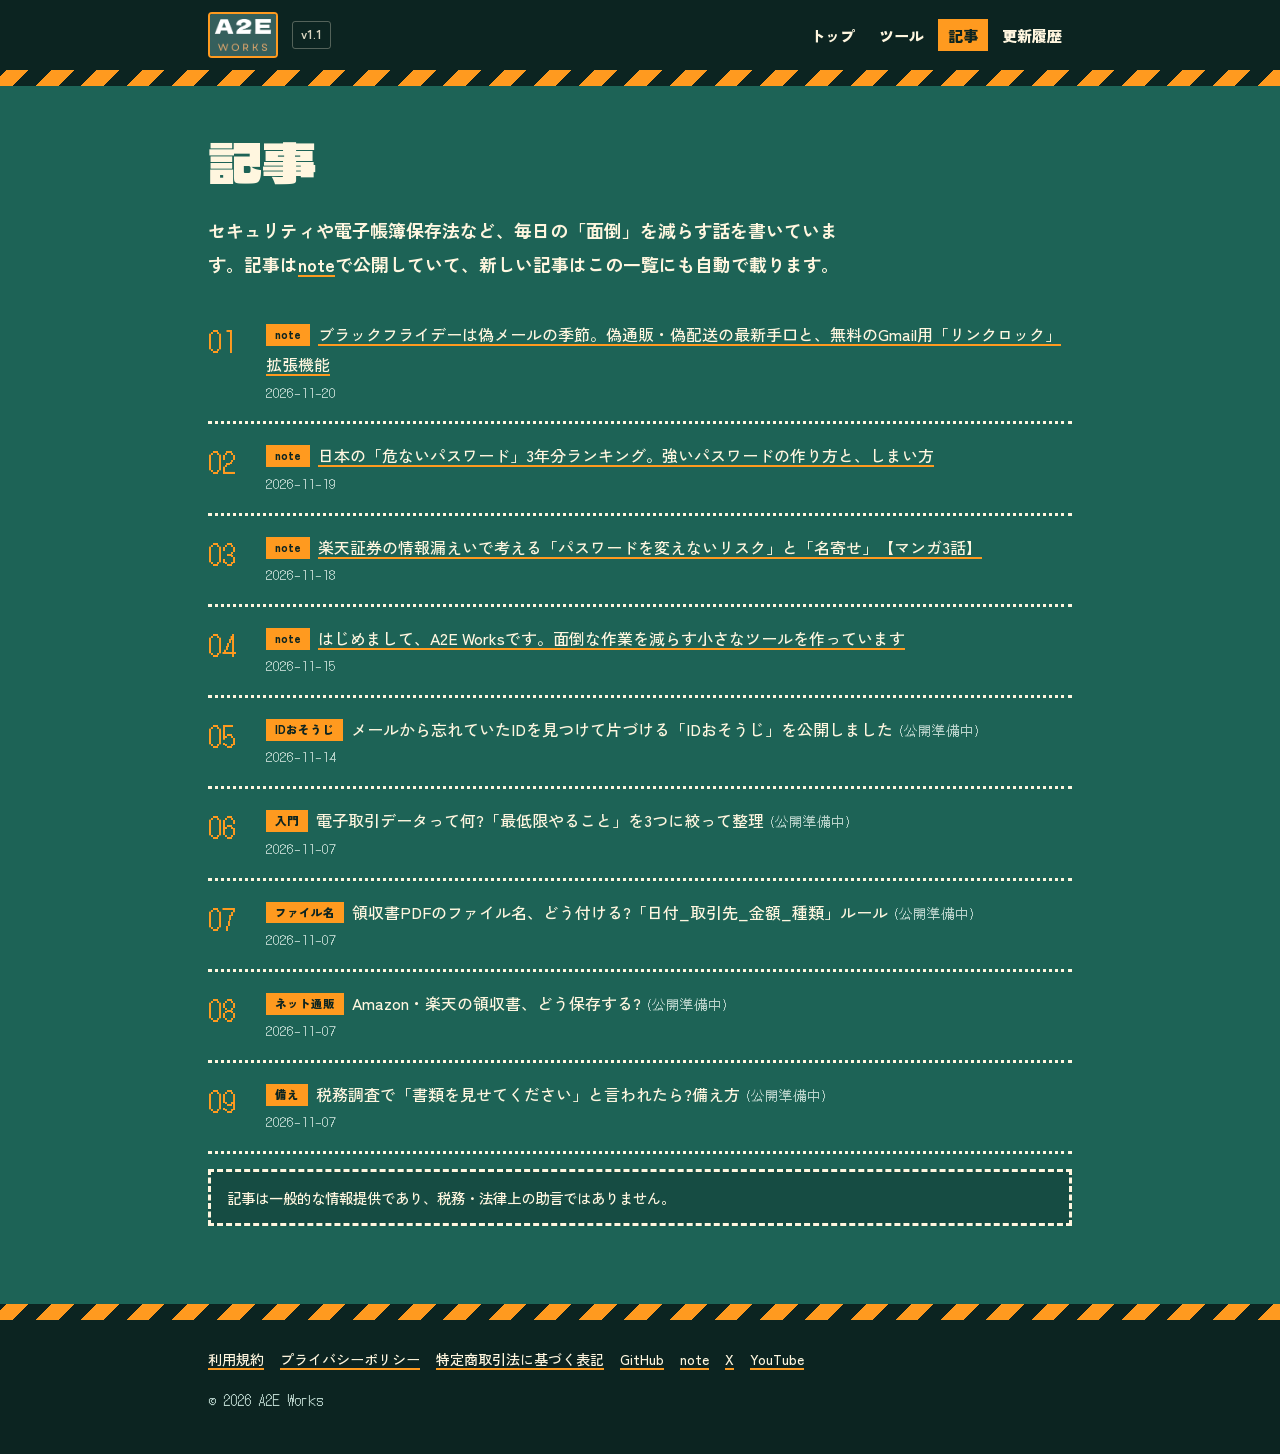
==== commit 34db2dc7: "UP" ====
--- a/articles.html
+++ b/articles.html
@@ -9,6 +9,6 @@
 <p class="note">記事は一般的な情報提供であり、税務・法律上の助言ではありません。</p>
 </div></main>
 <div class="stripe"></div><footer class="site"><div class="wrap">
-<a href="legal/terms.html">利用規約</a><a href="legal/privacy.html">プライバシーポリシー</a><a href="legal/tokushoho.html">特定商取引法に基づく表記</a><a data-github href="#">GitHub</a><a href="https://note.com/a2e_works" target="_blank" rel="noopener">note</a><a href="https://x.com/A2EWorks" target="_blank" rel="noopener">X</a>
+<a href="legal/terms.html">利用規約</a><a href="legal/privacy.html">プライバシーポリシー</a><a href="legal/tokushoho.html">特定商取引法に基づく表記</a><a data-github href="#">GitHub</a><a href="https://note.com/a2e_works" target="_blank" rel="noopener">note</a><a href="https://x.com/A2EWorks" target="_blank" rel="noopener">X</a><a href="https://www.youtube.com/channel/UCyqLcDdzrbCwlET-WRJbH2w" target="_blank" rel="noopener">YouTube</a>
 <p>&copy; <span id="year">2026</span> A2E Works</p></div></footer>
 <script src="js/data.js"></script><script src="js/note-feed.js"></script><script src="js/main.js"></script></body></html>
